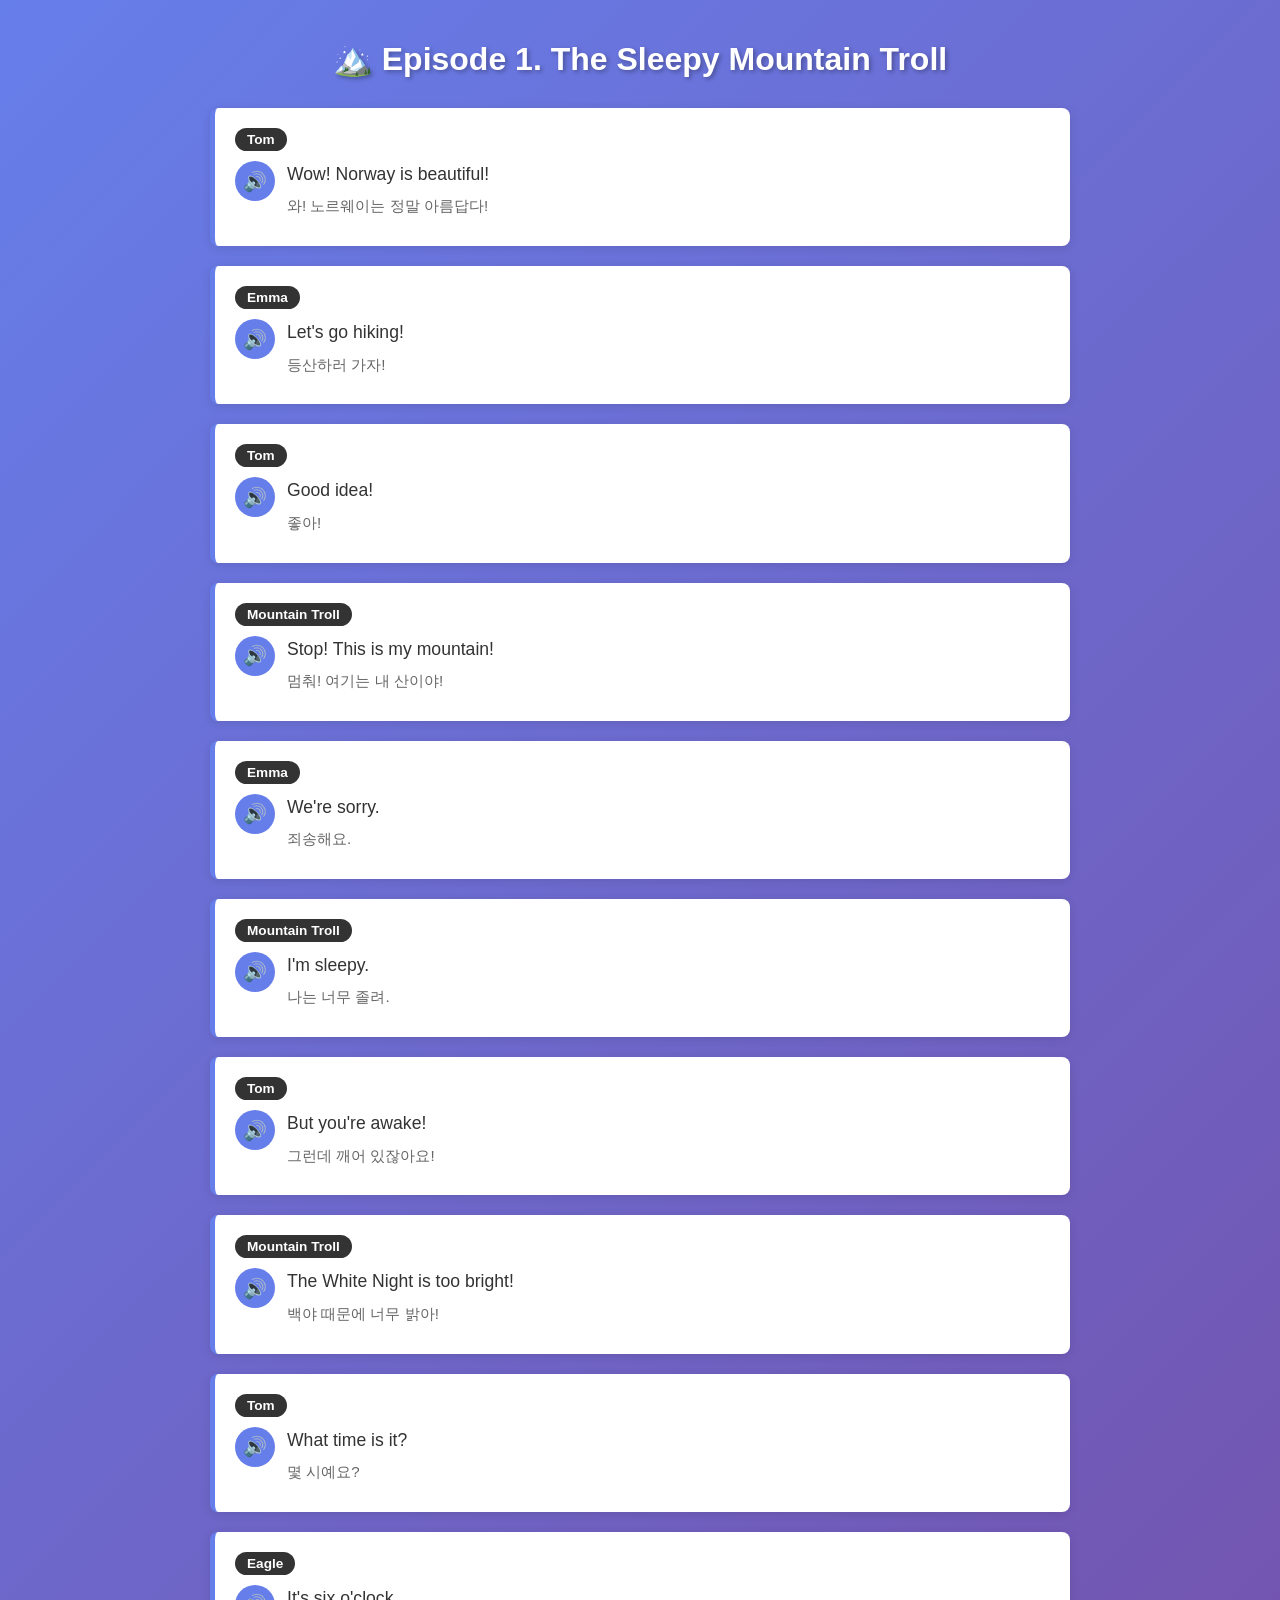
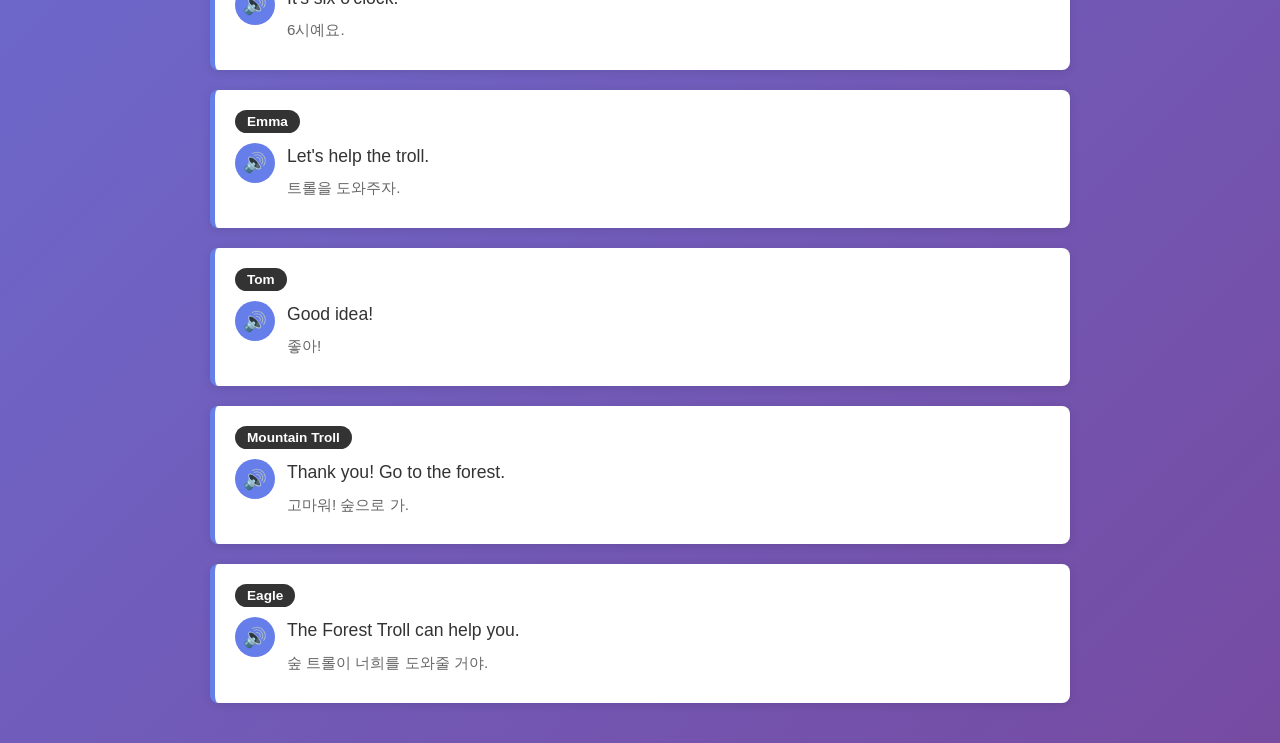
==== episode1.html @ 71d9d47d "Add files via upload" ====
<!DOCTYPE html>
<html lang="ko">
<head>
  <meta charset="UTF-8">
  <meta name="viewport" content="width=device-width, initial-scale=1.0">
  <title>Episode 1 - The Sleepy Mountain Troll</title>
  <link rel="stylesheet" href="styles.css">
</head>
<body>
  <div class="container">
    <div class="episode-screen">
      <h1 class="episode-title">🏔️ Episode 1. The Sleepy Mountain Troll</h1>
      
      <div class="dialogue-list">
        <div class="dialogue-item">
          <span class="character-badge">Tom</span>
          <div class="dialogue-content">
            <button class="speak-btn">🔊</button>
            <div class="dialogue-text">
              <div class="english-text">Wow! Norway is beautiful!</div>
              <div class="korean-text">와! 노르웨이는 정말 아름답다!</div>
            </div>
          </div>
        </div>

        <div class="dialogue-item">
          <span class="character-badge">Emma</span>
          <div class="dialogue-content">
            <button class="speak-btn">🔊</button>
            <div class="dialogue-text">
              <div class="english-text">Let's go hiking!</div>
              <div class="korean-text">등산하러 가자!</div>
            </div>
          </div>
        </div>

        <div class="dialogue-item">
          <span class="character-badge">Tom</span>
          <div class="dialogue-content">
            <button class="speak-btn">🔊</button>
            <div class="dialogue-text">
              <div class="english-text">Good idea!</div>
              <div class="korean-text">좋아!</div>
            </div>
          </div>
        </div>

        <div class="dialogue-item">
          <span class="character-badge">Mountain Troll</span>
          <div class="dialogue-content">
            <button class="speak-btn">🔊</button>
            <div class="dialogue-text">
              <div class="english-text">Stop! This is my mountain!</div>
              <div class="korean-text">멈춰! 여기는 내 산이야!</div>
            </div>
          </div>
        </div>

        <div class="dialogue-item">
          <span class="character-badge">Emma</span>
          <div class="dialogue-content">
            <button class="speak-btn">🔊</button>
            <div class="dialogue-text">
              <div class="english-text">We're sorry.</div>
              <div class="korean-text">죄송해요.</div>
            </div>
          </div>
        </div>

        <div class="dialogue-item">
          <span class="character-badge">Mountain Troll</span>
          <div class="dialogue-content">
            <button class="speak-btn">🔊</button>
            <div class="dialogue-text">
              <div class="english-text">I'm sleepy.</div>
              <div class="korean-text">나는 너무 졸려.</div>
            </div>
          </div>
        </div>

        <div class="dialogue-item">
          <span class="character-badge">Tom</span>
          <div class="dialogue-content">
            <button class="speak-btn">🔊</button>
            <div class="dialogue-text">
              <div class="english-text">But you're awake!</div>
              <div class="korean-text">그런데 깨어 있잖아요!</div>
            </div>
          </div>
        </div>

        <div class="dialogue-item">
          <span class="character-badge">Mountain Troll</span>
          <div class="dialogue-content">
            <button class="speak-btn">🔊</button>
            <div class="dialogue-text">
              <div class="english-text">The White Night is too bright!</div>
              <div class="korean-text">백야 때문에 너무 밝아!</div>
            </div>
          </div>
        </div>

        <div class="dialogue-item">
          <span class="character-badge">Tom</span>
          <div class="dialogue-content">
            <button class="speak-btn">🔊</button>
            <div class="dialogue-text">
              <div class="english-text">What time is it?</div>
              <div class="korean-text">몇 시예요?</div>
            </div>
          </div>
        </div>

        <div class="dialogue-item">
          <span class="character-badge">Eagle</span>
          <div class="dialogue-content">
            <button class="speak-btn">🔊</button>
            <div class="dialogue-text">
              <div class="english-text">It's six o'clock.</div>
              <div class="korean-text">6시예요.</div>
            </div>
          </div>
        </div>

        <div class="dialogue-item">
          <span class="character-badge">Emma</span>
          <div class="dialogue-content">
            <button class="speak-btn">🔊</button>
            <div class="dialogue-text">
              <div class="english-text">Let's help the troll.</div>
              <div class="korean-text">트롤을 도와주자.</div>
            </div>
          </div>
        </div>

        <div class="dialogue-item">
          <span class="character-badge">Tom</span>
          <div class="dialogue-content">
            <button class="speak-btn">🔊</button>
            <div class="dialogue-text">
              <div class="english-text">Good idea!</div>
              <div class="korean-text">좋아!</div>
            </div>
          </div>
        </div>

        <div class="dialogue-item">
          <span class="character-badge">Mountain Troll</span>
          <div class="dialogue-content">
            <button class="speak-btn">🔊</button>
            <div class="dialogue-text">
              <div class="english-text">Thank you! Go to the forest.</div>
              <div class="korean-text">고마워! 숲으로 가.</div>
            </div>
          </div>
        </div>

        <div class="dialogue-item">
          <span class="character-badge">Eagle</span>
          <div class="dialogue-content">
            <button class="speak-btn">🔊</button>
            <div class="dialogue-text">
              <div class="english-text">The Forest Troll can help you.</div>
              <div class="korean-text">숲 트롤이 너희를 도와줄 거야.</div>
            </div>
          </div>
        </div>
      </div>
    </div>
  </div>

  <script src="script.js"></script>
</body>
</html>
---- styles.css ----
* {
  margin: 0;
  padding: 0;
  box-sizing: border-box;
}

body {
  font-family: -apple-system, BlinkMacSystemFont, 'Segoe UI', Roboto, Oxygen, Ubuntu, Cantarell, sans-serif;
  background: linear-gradient(135deg, #667eea 0%, #764ba2 100%);
  min-height: 100vh;
  padding: 20px;
}

.container {
  max-width: 900px;
  margin: 0 auto;
}

/* 메인 화면 */
.main-screen {
  text-align: center;
  padding: 40px 20px;
}

.title {
  color: white;
  font-size: 2.5em;
  margin-bottom: 10px;
  text-shadow: 2px 2px 4px rgba(0, 0, 0, 0.3);
}

.subtitle {
  color: rgba(255, 255, 255, 0.9);
  font-size: 1.2em;
  margin-bottom: 50px;
}

.episodes-grid {
  display: grid;
  grid-template-columns: repeat(auto-fit, minmax(250px, 1fr));
  gap: 20px;
  margin-bottom: 40px;
}

.episode-btn {
  background: white;
  border: none;
  padding: 30px 20px;
  border-radius: 12px;
  font-size: 1.1em;
  font-weight: 600;
  cursor: pointer;
  transition: all 0.3s ease;
  box-shadow: 0 4px 15px rgba(0, 0, 0, 0.2);
  text-decoration: none;
  color: #333;
  display: block;
}

.episode-btn:hover {
  transform: translateY(-5px);
  box-shadow: 0 8px 25px rgba(0, 0, 0, 0.3);
  background: #f8f9ff;
}

.episode-icon {
  font-size: 2em;
  margin-bottom: 10px;
  display: block;
}

/* 에피소드 화면 */
.episode-screen {
  padding: 20px;
}

.episode-title {
  color: white;
  font-size: 2em;
  margin-bottom: 30px;
  text-align: center;
  text-shadow: 2px 2px 4px rgba(0, 0, 0, 0.3);
}

.dialogue-list {
  display: flex;
  flex-direction: column;
  gap: 20px;
}

.dialogue-item {
  background: white;
  border-left: 5px solid #667eea;
  padding: 20px;
  border-radius: 8px;
  box-shadow: 0 2px 10px rgba(0, 0, 0, 0.1);
}

.character-badge {
  display: inline-block;
  background: #333;
  color: white;
  padding: 4px 12px;
  border-radius: 20px;
  font-size: 0.85em;
  font-weight: 600;
  margin-bottom: 10px;
}

.dialogue-content {
  display: flex;
  align-items: flex-start;
  gap: 12px;
  margin-bottom: 8px;
}

.speak-btn {
  background: #667eea;
  border: none;
  color: white;
  width: 40px;
  height: 40px;
  border-radius: 50%;
  cursor: pointer;
  font-size: 1.2em;
  display: flex;
  align-items: center;
  justify-content: center;
  flex-shrink: 0;
  transition: all 0.3s ease;
  padding: 0;
}

.speak-btn:hover {
  background: #764ba2;
  transform: scale(1.1);
}

.speak-btn:active {
  transform: scale(0.95);
}

.speak-btn.speaking {
  animation: pulse 0.6s infinite;
}

@keyframes pulse {
  0% {
    background: #667eea;
  }
  50% {
    background: #764ba2;
  }
  100% {
    background: #667eea;
  }
}

.dialogue-text {
  flex: 1;
}

.english-text {
  font-size: 1.1em;
  color: #333;
  font-weight: 500;
  margin-bottom: 8px;
  line-height: 1.5;
}

.korean-text {
  font-size: 0.95em;
  color: #666;
  line-height: 1.5;
}

/* 반응형 */
@media (max-width: 768px) {
  .title {
    font-size: 2em;
  }

  .episodes-grid {
    grid-template-columns: 1fr;
  }

  .episode-title {
    font-size: 1.5em;
  }

  .english-text {
    font-size: 1em;
  }

  .korean-text {
    font-size: 0.9em;
  }
}
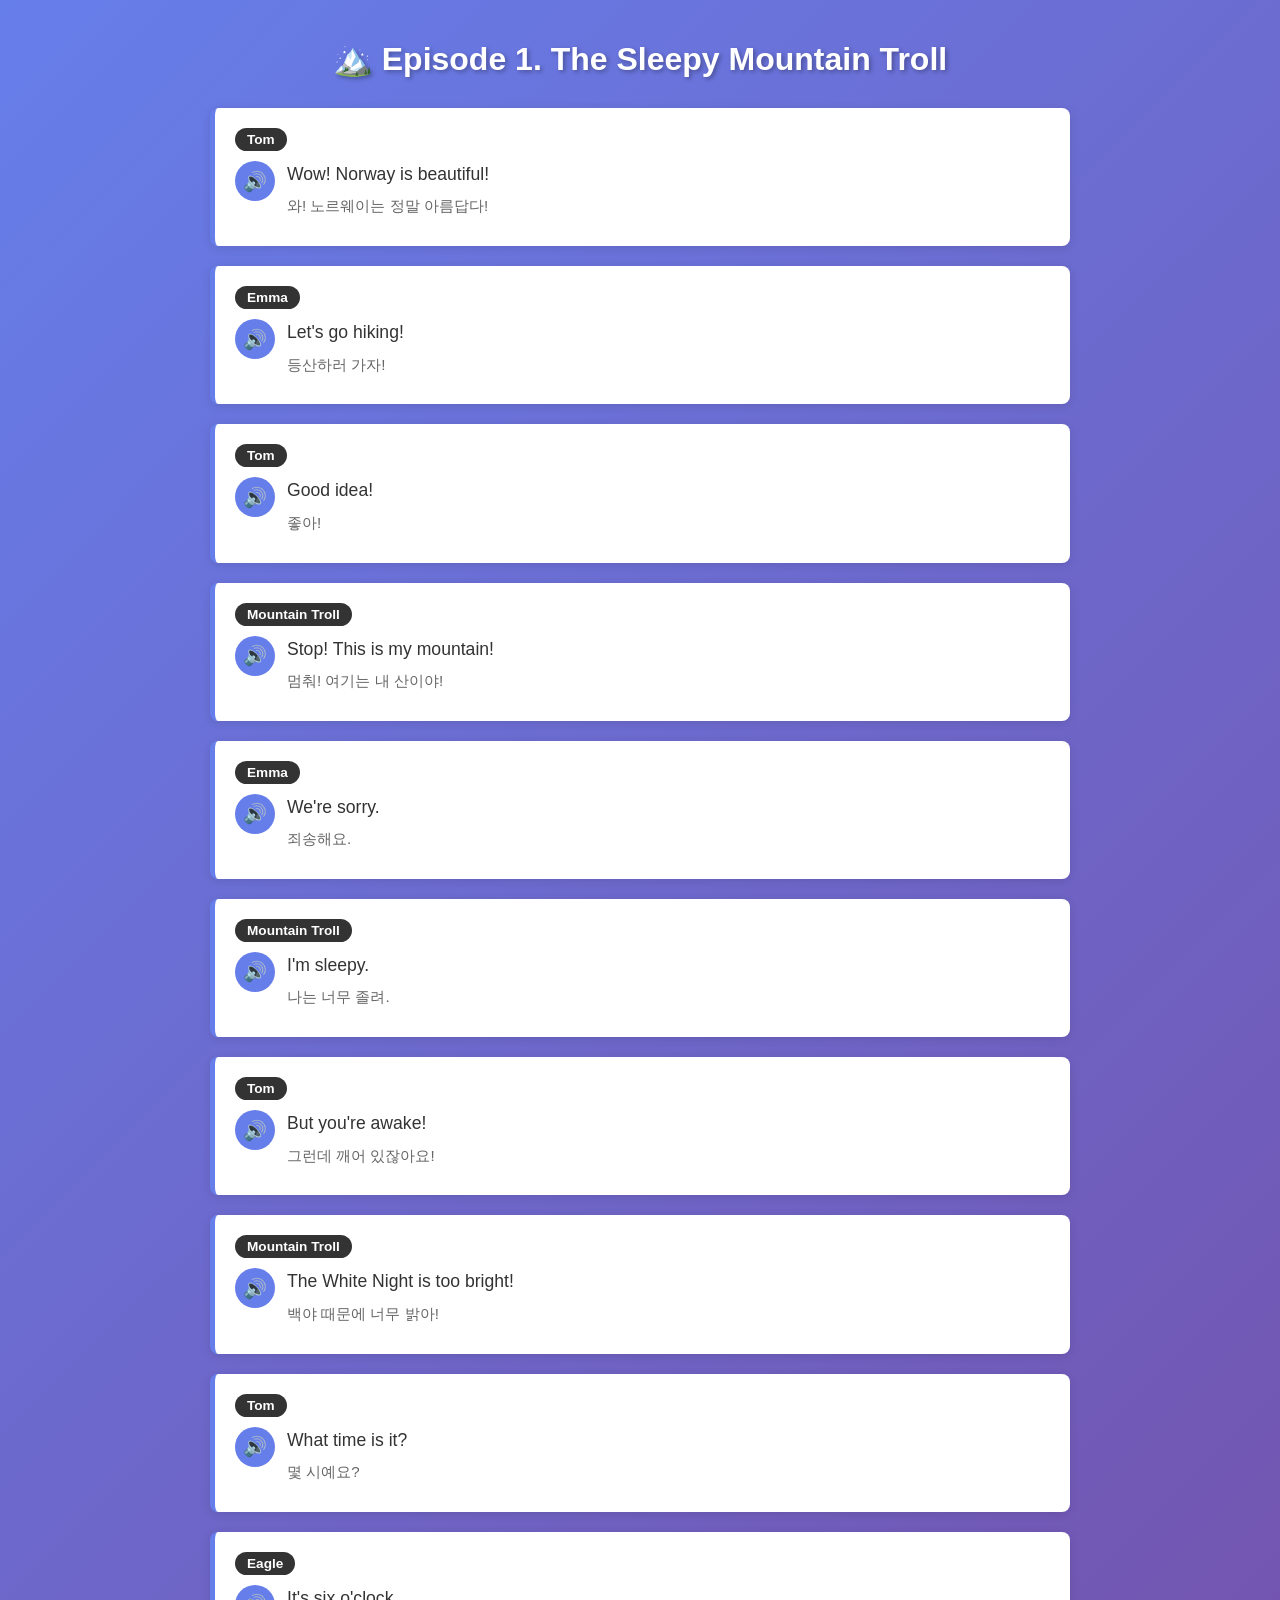
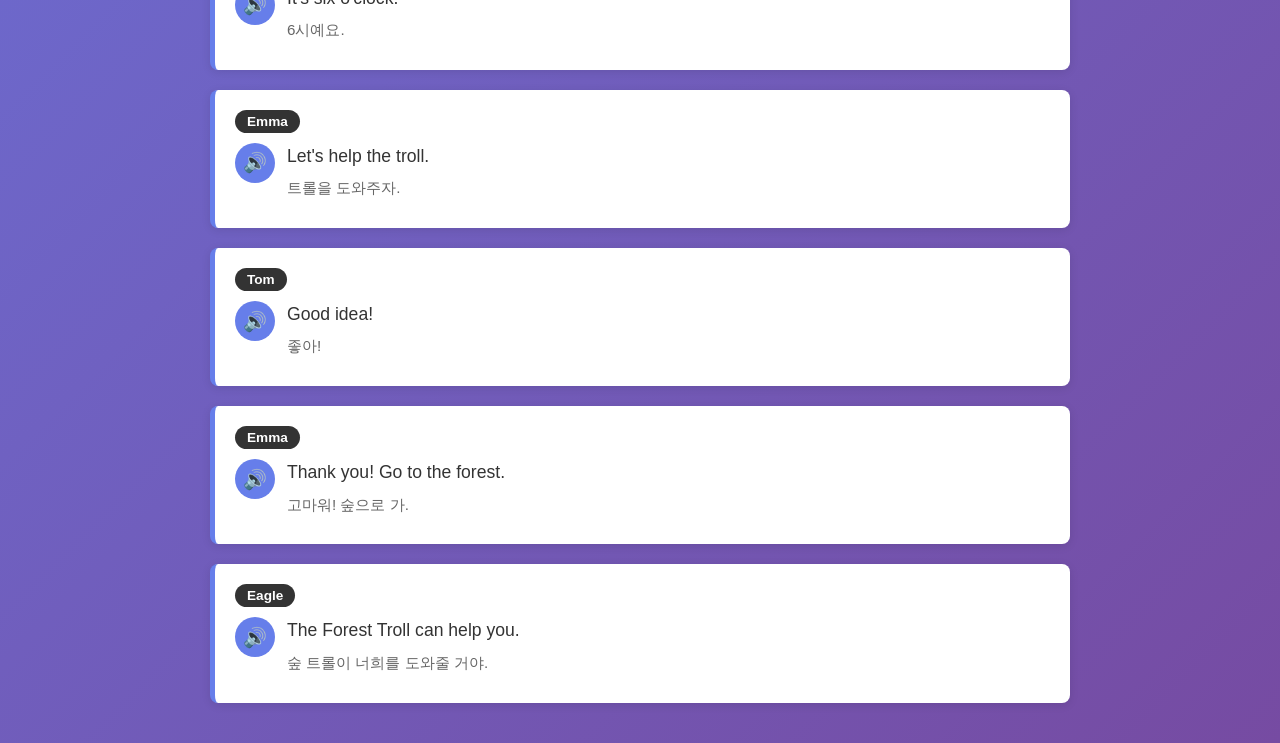
==== commit d21a32ce: "Update episode1.html" ====
--- a/episode1.html
+++ b/episode1.html
@@ -145,7 +145,7 @@
         </div>
 
         <div class="dialogue-item">
-          <span class="character-badge">Mountain Troll</span>
+          <span class="character-badge">Emma</span>
           <div class="dialogue-content">
             <button class="speak-btn">🔊</button>
             <div class="dialogue-text">
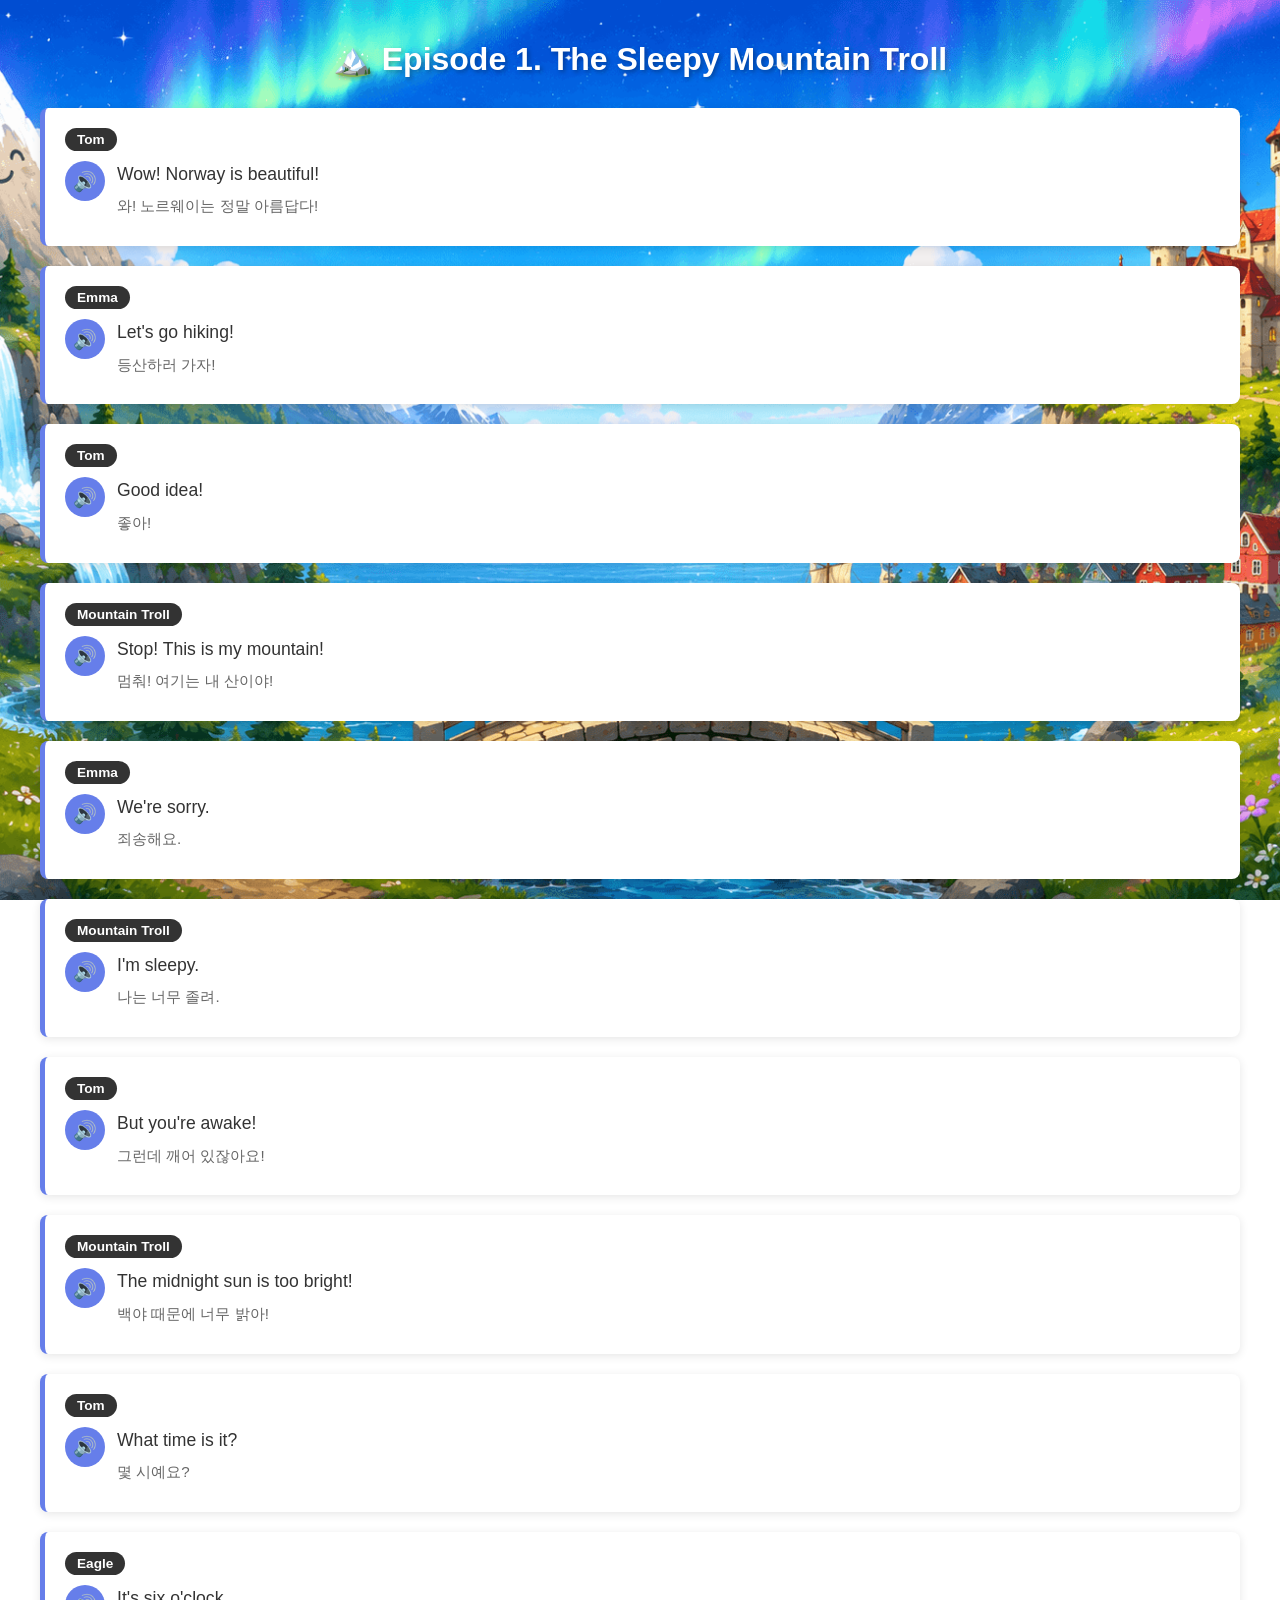
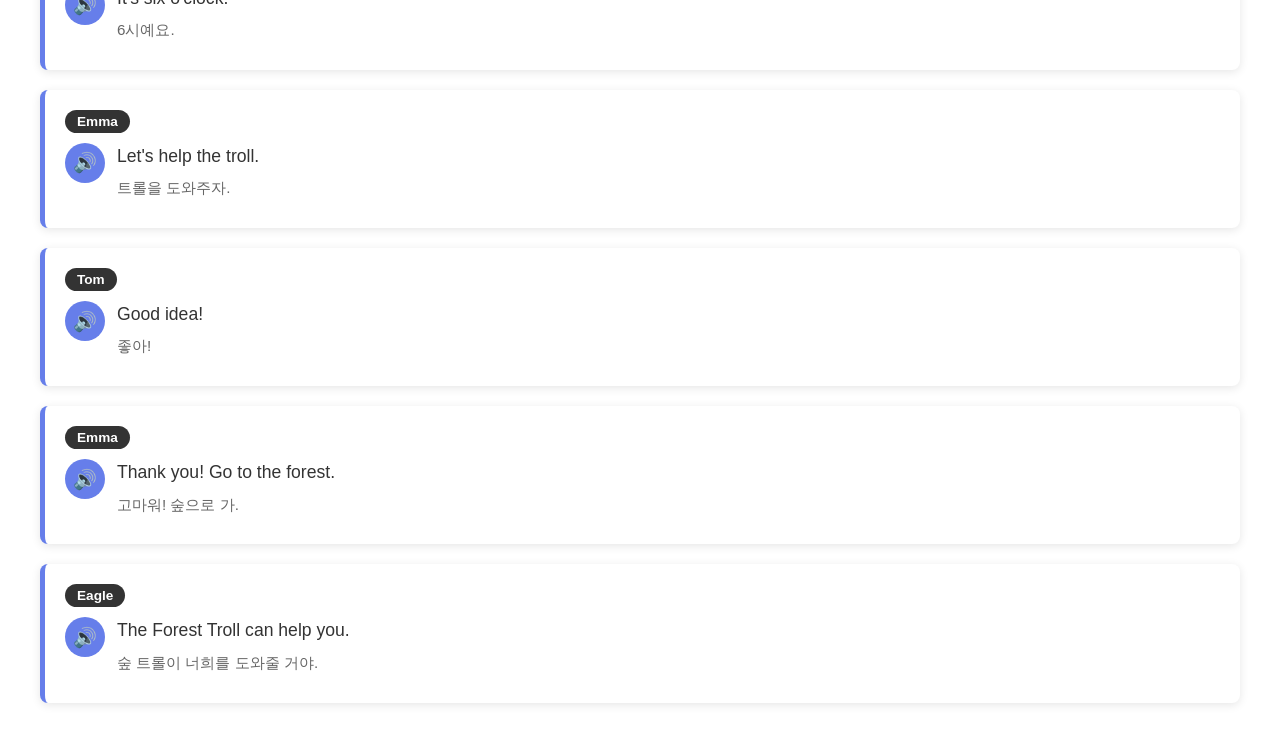
==== commit 67a27023: "Update episode1.html" ====
--- a/episode1.html
+++ b/episode1.html
@@ -94,7 +94,7 @@
           <div class="dialogue-content">
             <button class="speak-btn">🔊</button>
             <div class="dialogue-text">
-              <div class="english-text">The White Night is too bright!</div>
+              <div class="english-text">The midnight sun is too bright!</div>
               <div class="korean-text">백야 때문에 너무 밝아!</div>
             </div>
           </div>
--- a/styles.css
+++ b/styles.css
@@ -6,13 +6,17 @@
 
 body {
   font-family: -apple-system, BlinkMacSystemFont, 'Segoe UI', Roboto, Oxygen, Ubuntu, Cantarell, sans-serif;
-  background: linear-gradient(135deg, #667eea 0%, #764ba2 100%);
+  background-image: url('index_bg.png');
+  background-size: cover;
+  background-position: center;
+  background-repeat: no-repeat;
+  background-attachment: fixed;
   min-height: 100vh;
   padding: 20px;
 }
 
 .container {
-  max-width: 900px;
+  max-width: 100%;
   margin: 0 auto;
 }
 
@@ -20,6 +24,19 @@
 .main-screen {
   text-align: center;
   padding: 40px 20px;
+  background-image: url('index_bg.png');
+  background-size: cover;
+  background-position: center;
+  background-repeat: no-repeat;
+  width: 100vw;
+  height: 100vh;
+  margin: 0;
+  margin-left: calc(-50vw + 50%);
+  position: relative;
+  display: flex;
+  flex-direction: column;
+  justify-content: center;
+  align-items: center;
 }
 
 .title {
@@ -40,6 +57,9 @@
   grid-template-columns: repeat(auto-fit, minmax(250px, 1fr));
   gap: 20px;
   margin-bottom: 40px;
+  max-width: 900px;
+  margin-left: auto;
+  margin-right: auto;
 }
 
 .episode-btn {
